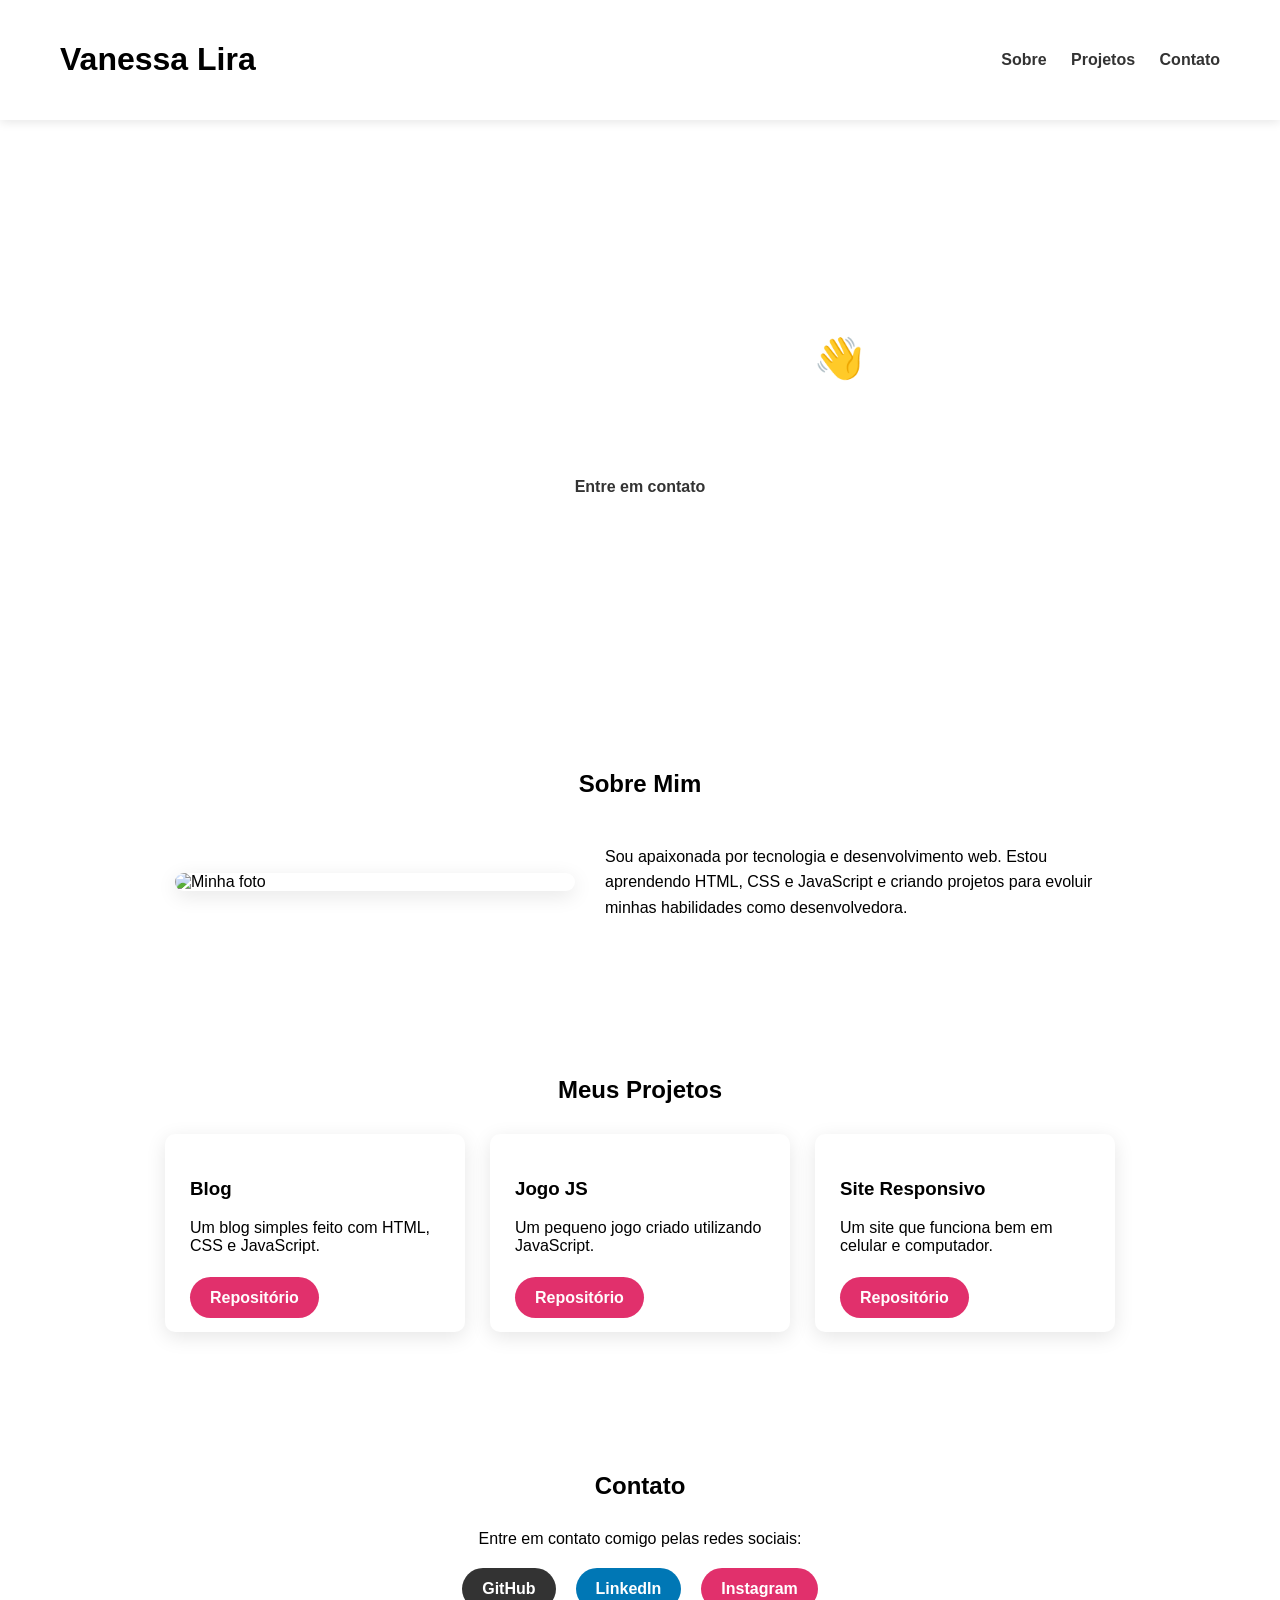
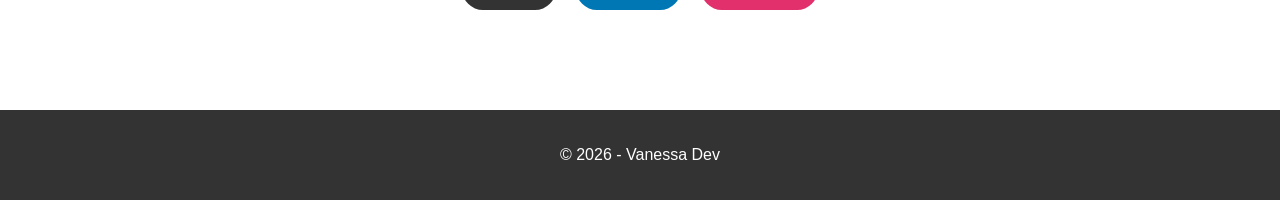
==== index.html @ dc014b45 "primeiro commit" ====
<!DOCTYPE html>
<html lang="pt-br">

<head>
<meta charset="UTF-8">
<meta name="viewport" content="width=device-width, initial-scale=1.0">
<title>Meu Portfólio</title>
<link rel="stylesheet" href="port.css">
</head>

<body>

<header>
<h1>Vanessa Lira</h1>

<nav>
<a href="#sobre">Sobre</a>
<a href="#projetos">Projetos</a>
<a href="#contato">Contato</a>
</nav>
</header>

<section class="hero">
<div class="hero-conteudo">

<h2>Olá, eu sou Vanessa 👋</h2>

<p>
Sou desenvolvedora em formação e estou aprendendo
HTML, CSS e JavaScript para criar sites modernos.
</p>

<button onclick="mensagem()">Entre em contato</button>

</div>
</section>

<section id="sobre">
<h2>Sobre Mim</h2>

<div class="sobre-container">

<img src="https://images.pluto.tv/channels/63eba189c111bc0008ff59c5/featuredImage.jpg" alt="Minha foto">

<p>
Sou apaixonada por tecnologia e desenvolvimento web.
Estou aprendendo HTML, CSS e JavaScript e criando projetos
para evoluir minhas habilidades como desenvolvedora.
</p>

</div>
</section>

<section id="projetos">
<h2>Meus Projetos</h2>

<div class="cards">

<div class="card">
<h3>Blog</h3>
<p>Um blog simples feito com HTML, CSS e JavaScript.</p>
<br>
<a href="#" class="btnR">Repositório</a>
</div>

<div class="card">
<h3>Jogo JS</h3>
<p>Um pequeno jogo criado utilizando JavaScript.</p>
<br>
<a href="#" class="btnR">Repositório</a>
</div>

<div class="card">
<h3>Site Responsivo</h3>
<p>Um site que funciona bem em celular e computador.</p>
<br>
<a href="#" class="btnR">Repositório</a>
</div>

</div>
</section>

<section id="contato">
<h2>Contato</h2>

<p>Entre em contato comigo pelas redes sociais:</p>

<div class="redes">
<a href="#" class="btn github">GitHub</a>
<a href="#" class="btn linkedin">LinkedIn</a>
<a href="#" class="btn instagram">Instagram</a>
</div>

</section>

<footer>
<p>© 2026 - Vanessa Dev</p>
</footer>

<script src="port.js"></script>

</body>
</html>
---- port.css ----
body{
margin:0;
padding:0;
font-family:'Segoe UI', Arial;
}

/* HEADER */

header{
display:flex;
justify-content:space-between;
align-items:center;
padding:20px 60px;
background:white;
box-shadow:0 2px 10px rgba(0,0,0,0.1);
}

header h1{
color:#000000;
}

nav a{
margin-left:20px;
text-decoration:none;
color:#333;
font-weight:600;
}

nav a:hover{
color: #e1306c;;
}

/* HERO */


.hero{

width:100%;
height:50vh;
border-radius: 2%;
display:flex;
align-items:center;
justify-content:center;
text-align:center;

background-image:url("https://images.wallpaperscraft.com/image/single/laptop_code_programming_212332_3840x2400.jpg");

background-size:cover;
background-position:center;
background-repeat:no-repeat;

color:white;


}

.hero h2{
font-size:40px;
}

button{
margin-top:20px;
padding:12px 25px;
border:none;
background:white;
color:#333;
font-size:16px;
border-radius:30px;
cursor:pointer;
font-weight:bold;
transition:0.3s;
}

button:hover{
transform:scale(1.05);
}

/* SEÇÕES */

section{
max-width:1000px;
margin:auto;
padding:60px 20px;
}

h2{
text-align:center;
margin-bottom:30px;
}

/* PROJETOS */

.cards{
display:flex;
gap:25px;
flex-wrap:wrap;
justify-content:center;
}

.card{
background:white;
padding:25px;
width:250px;
border-radius:10px;
box-shadow:0 5px 20px rgba(0,0,0,0.1);
transition:0.3s;
}

.card:hover{
transform:translateY(-10px);
}

/* CONTATO */

#contato{
text-align:center;
}

/* FOOTER */

footer{
background:#333;
color:white;
text-align:center;
padding:20px;
margin-top:40px;
}

.sobre-container{
display:flex;
align-items:center;
gap:30px;
justify-content:center;
flex-wrap:wrap;
}

.sobre-container img{
width:400px;
border-radius:10px;
box-shadow:0 5px 20px rgba(0,0,0,0.1);
}

.sobre-container p{
max-width:500px;
font-size:16px;
line-height:1.6;
}

.redes{
display:flex;
justify-content:center;
gap:20px;
margin-top:20px;
flex-wrap:wrap;
}

.btn{
padding:12px 20px;
border-radius:30px;
text-decoration:none;
color:white;
font-weight:bold;
transition:0.3s;
}

/* cores das redes */

.github{
background:#333;
}

.linkedin{
background:#0077b5;
}

.instagram{
background:#e1306c;
}

.btn:hover{
transform:scale(1.1);
opacity:0.9;
}

.btnR{
padding:12px 20px;
border-radius:30px;
text-decoration:none;
color:rgb(255, 252, 252);
font-weight:bold;
transition:0.3s;
background-color: #e1306c;
}
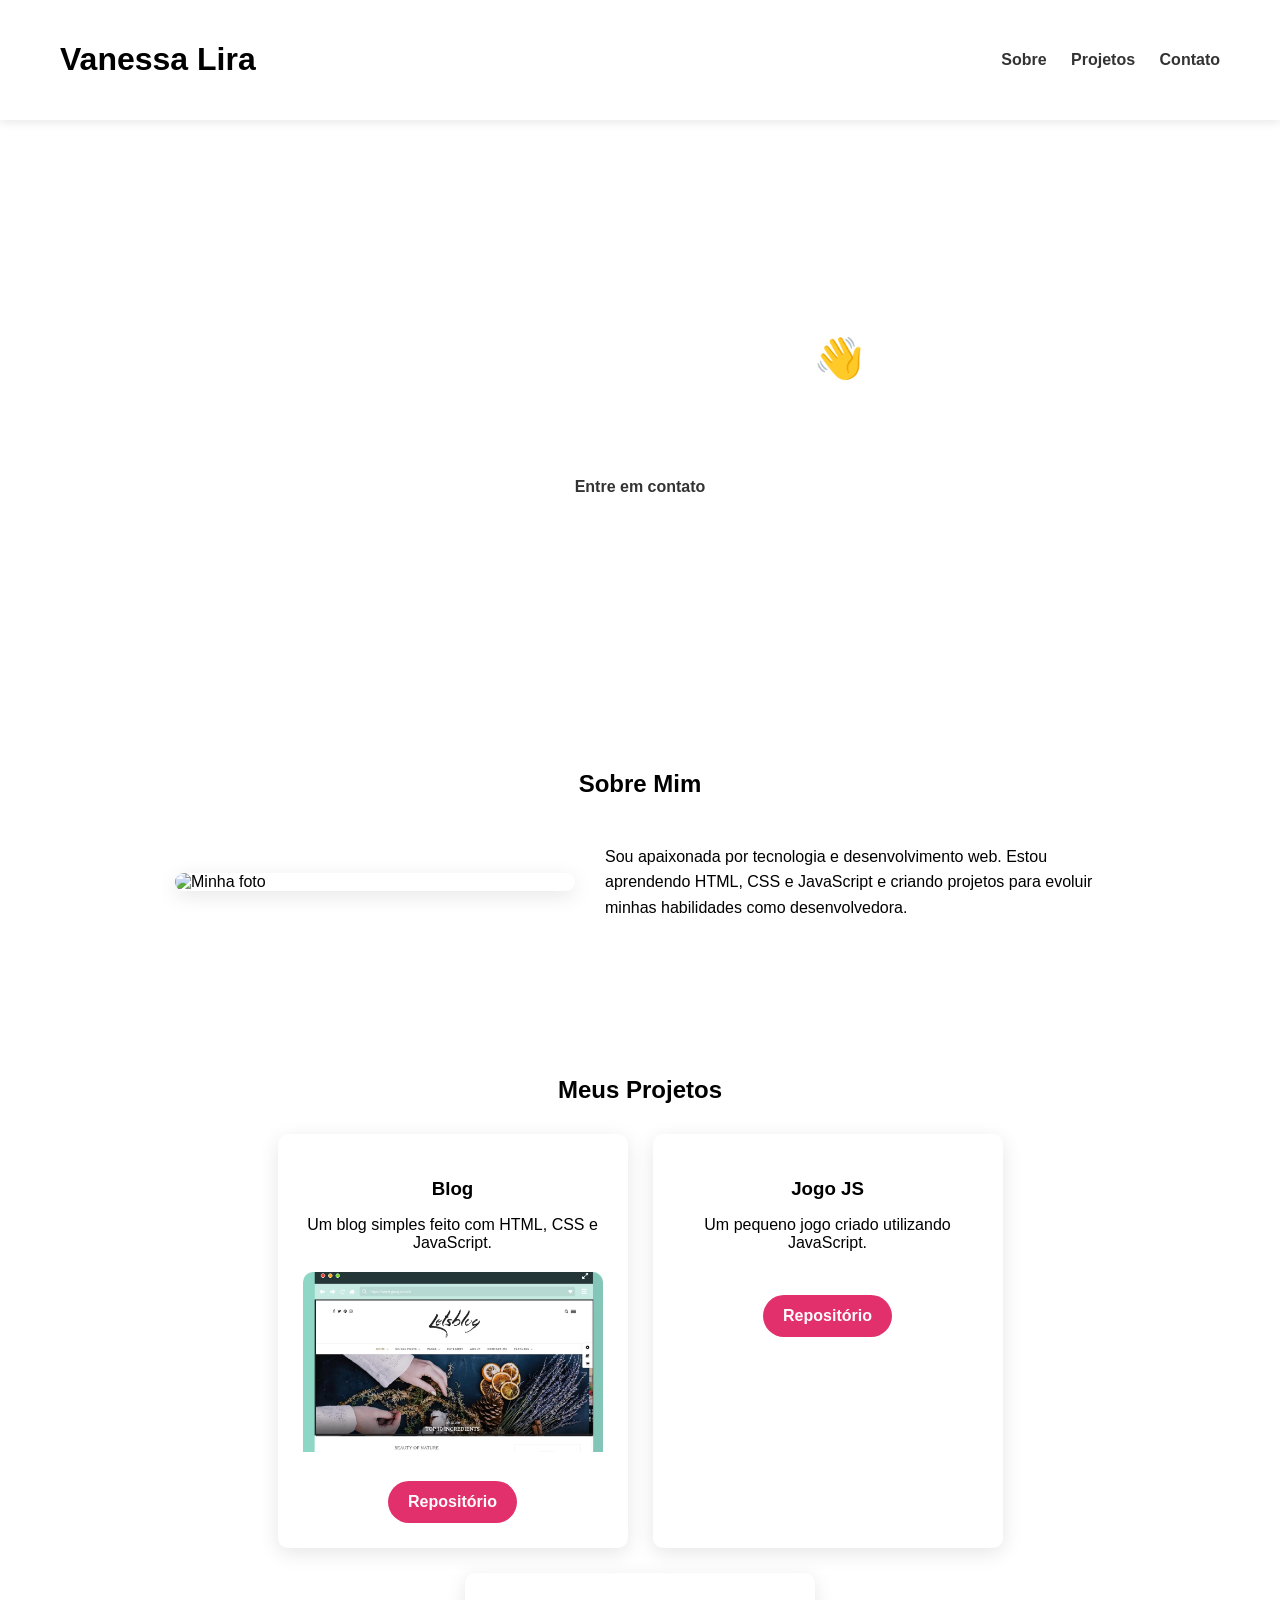
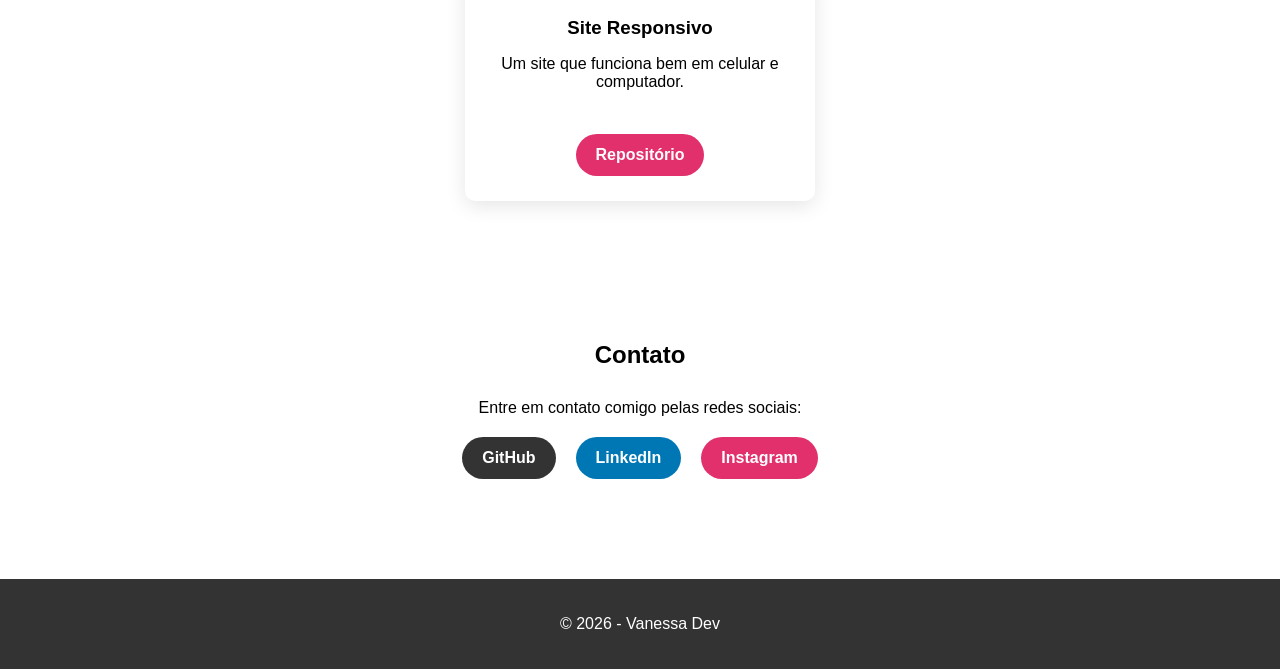
==== commit 7f3a7f25: "primeiro commit" ====
--- a/index.html
+++ b/index.html
@@ -59,6 +59,7 @@
 <div class="card">
 <h3>Blog</h3>
 <p>Um blog simples feito com HTML, CSS e JavaScript.</p>
+<img src="blog-website-templates.avif" alt="Imagem do Blog" class="card-img">
 <br>
 <a href="#" class="btnR">Repositório</a>
 </div>
--- a/port.css
+++ b/port.css
@@ -1,4 +1,3 @@
-
 body{
 margin:0;
 padding:0;
@@ -28,14 +27,12 @@
 }
 
 nav a:hover{
-color: #e1306c;;
+color: #e1306c;
 }
 
 /* HERO */
 
-
 .hero{
-
 width:100%;
 height:50vh;
 border-radius: 2%;
@@ -51,8 +48,6 @@
 background-repeat:no-repeat;
 
 color:white;
-
-
 }
 
 .hero h2{
@@ -101,14 +96,46 @@
 .card{
 background:white;
 padding:25px;
-width:250px;
+width:300px; 
 border-radius:10px;
 box-shadow:0 5px 20px rgba(0,0,0,0.1);
 transition:0.3s;
+text-align:center; 
 }
 
 .card:hover{
 transform:translateY(-10px);
+}
+
+/* organização interna do card */
+.card h3{
+margin-bottom:10px;
+}
+
+.card p{
+margin-bottom:10px;
+}
+
+/* imagem do card */
+.card-img {
+width: 100%;
+height: 180px;
+object-fit: cover;
+border-radius: 10px 10px 0 0;
+margin:10px 0;
+}
+
+/* botão do card */
+.btnR{
+display:inline-block;
+margin-top:15px; 
+padding:12px 20px;
+border-radius:30px;
+text-decoration:none;
+color:rgb(255, 252, 252);
+font-weight:bold;
+transition:0.3s;
+background-color: #e1306c;
 }
 
 /* CONTATO */
@@ -181,14 +208,4 @@
 .btn:hover{
 transform:scale(1.1);
 opacity:0.9;
-}
-
-.btnR{
-padding:12px 20px;
-border-radius:30px;
-text-decoration:none;
-color:rgb(255, 252, 252);
-font-weight:bold;
-transition:0.3s;
-background-color: #e1306c;
 }
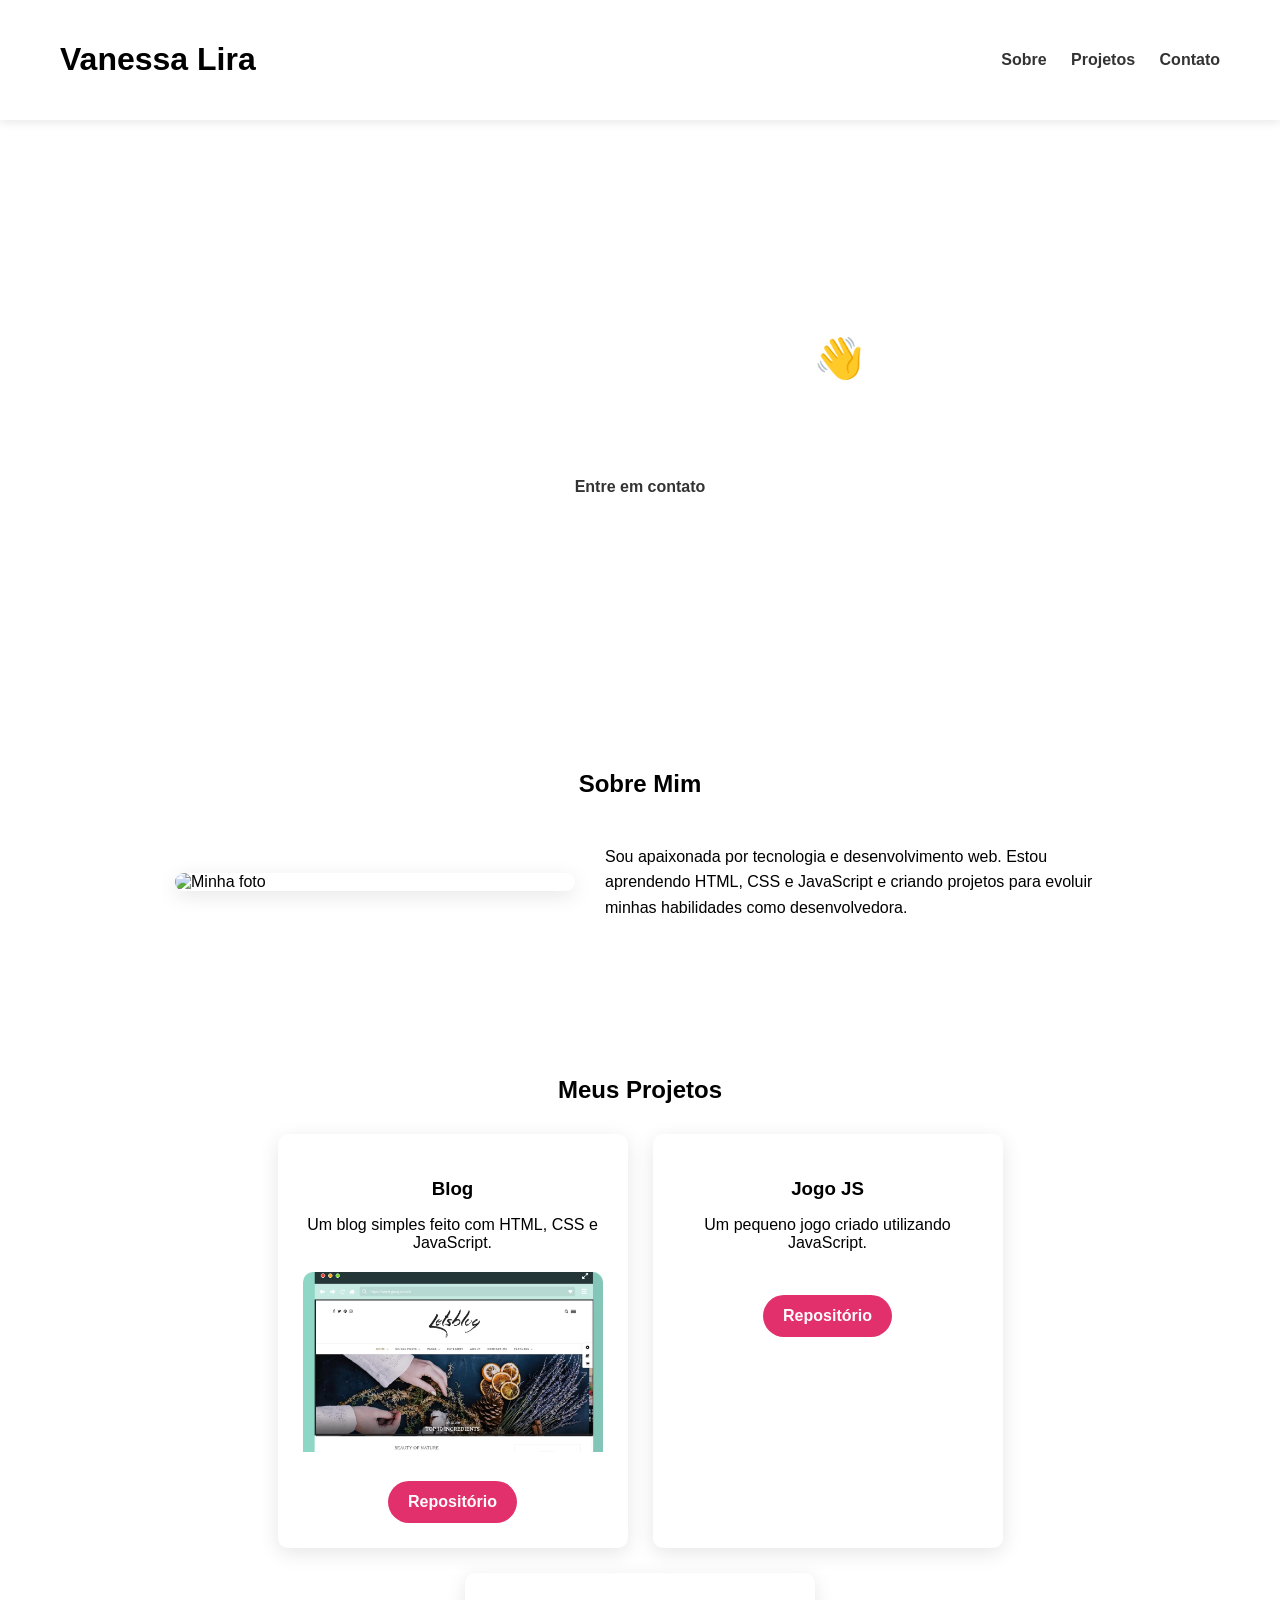
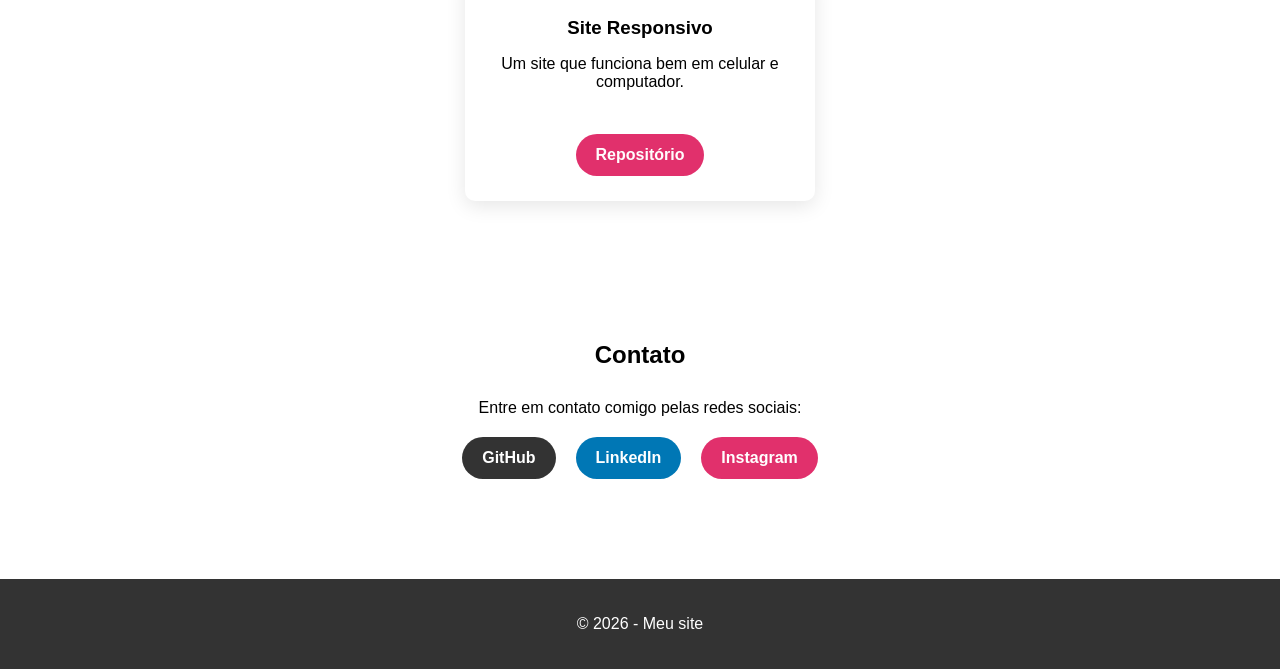
==== commit 56f8c986: "primeiro commit" ====
--- a/index.html
+++ b/index.html
@@ -95,7 +95,7 @@
 </section>
 
 <footer>
-<p>© 2026 - Vanessa Dev</p>
+<p>© 2026 - Meu site</p>
 </footer>
 
 <script src="port.js"></script>
